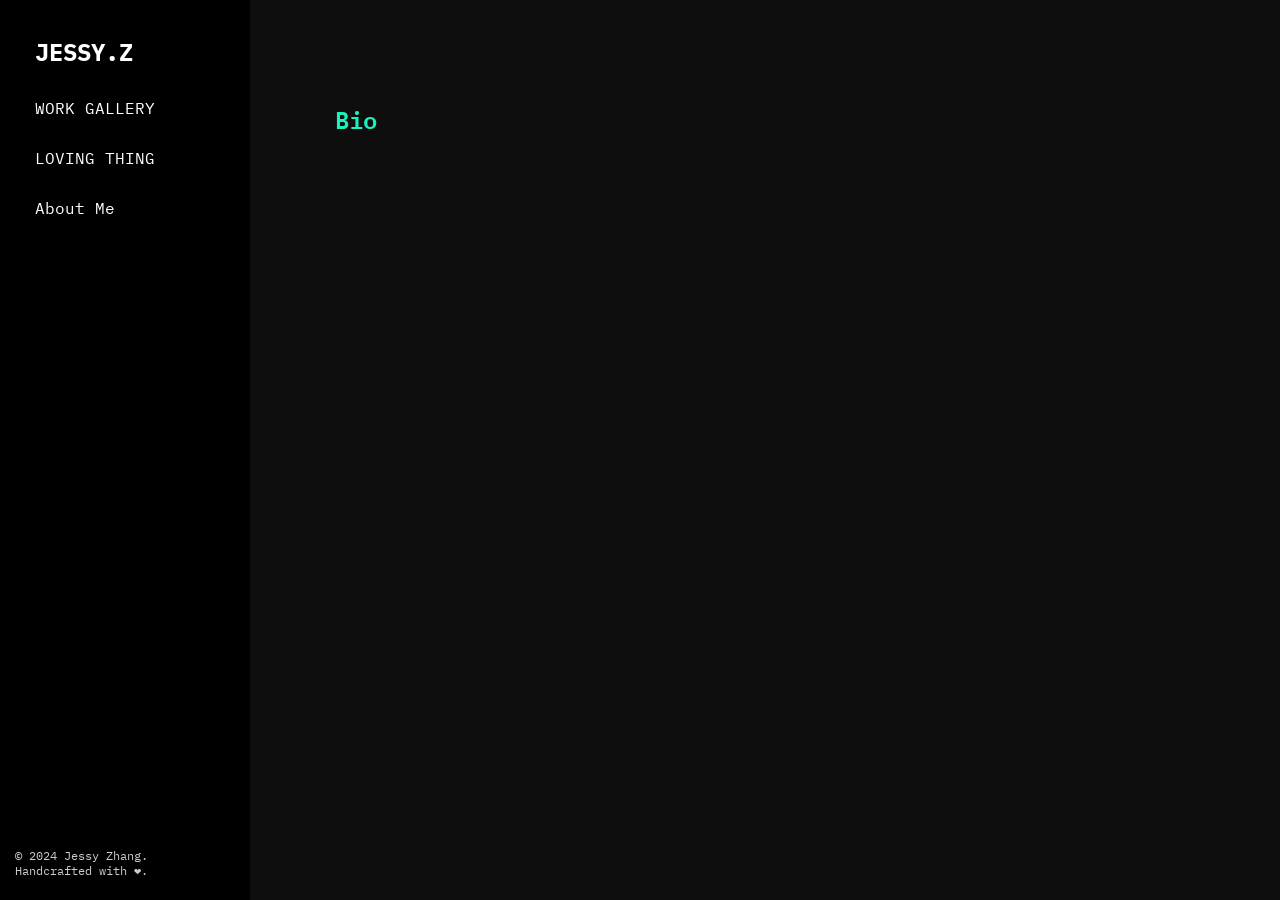
==== bio.html @ 0de075b9 "sub navi item pages add photography content page add maker project content page add popup page for m" ====
<!DOCTYPE html>
<html lang="en">
<head>
    <meta charset="UTF-8">
    <meta name="viewport" content="width=device-width, initial-scale=1.0">
    <title>Jessy.Z Portfolio</title>
    <link rel="stylesheet" href="style.css">
    <link href="https://fonts.googleapis.com/css2?family=IBM+Plex+Mono:wght@400;700&display=swap" rel="stylesheet">
    <script src="script.js" defer></script>
</head>
<body>
    <div class="container">
        <div class="sidebar">
            <h1 class="brand-name">JESSY.Z</h1>
            <nav>
                <ul class="menu">
                    <li class="menu-item">
                        <a href="#" aria-haspopup="true">WORK GALLERY</a>
                        <ul class="submenu">
                            <li><a href="#">Major Work</a></li>
                            <li><a href="#">Featured Work</a></li>
                        </ul>
                    </li>
                    <li class="menu-item">
                        <a href="#" aria-haspopup="true">LOVING THING</a>
                        <ul class="submenu">
                            <li><a href="#">Photography</a></li>
                            <li><a href="#">Design</a></li>
                        </ul>
                    </li>
                    <li class="menu-item">
                        <a href="#" aria-haspopup="true">About Me</a>
                        <ul class="submenu">
                            <li><a href="#">Biography</a></li>
                            <li><a href="#">Resume</a></li>
                        </ul>
                    </li>
                </ul>
            </nav>
            <footer class="footer">
                <p>&copy; 2024 Jessy Zhang.<br>Handcrafted with ❤.</p>
            </footer>
        </div>
    <div class="main-content">
            <div class="h1">
                <h1>Bio</h1>
            </div>
        </body>
        </html>
---- style.css ----
body, html {
    margin: 0;
    padding: 0;
    height: 100%;
}

.container {
    display: flex;
    height: 100%;
}

.sidebar {
    width: 250px;
    height: 100%;
    position: fixed;
    left: 0;
    top: 0;
    overflow-y: auto;
    background: #000000;
    color: #fff;
    padding: 20px 15px;
    box-sizing: border-box;
    font-family: 'IBM Plex Mono', monospace;
}

.brand-name {
    font-size: 24px;
    color: #ffffff;
    margin-bottom: 20px;
    text-align: left;
    margin-left: 20px;
}

.menu {
    list-style: none;
    padding: 0;
    margin: 0;
}

.menu-item {
    margin-bottom: 10px;
}

.menu-item > a {
    color: white;
    text-decoration: none;
    display: block;
    padding: 10px 20px;
    transition: color 0.3s;
    text-align: left;
}

.menu-item > a:hover,
.menu-item > a:focus {
    color: #18F3BE;
}

.submenu {
    display: none;
    list-style-type: none;
    padding: 0;
    margin-left: 10px;
}

.menu-item:hover .submenu {
    display: block;
}

.submenu li a {
    color: #ccc;
    padding: 5px 15px;
    display: block;
    text-decoration: none;
}

.submenu li a:hover {
    background: #555;
}

.footer {
    position: absolute;
    bottom: 10px;
    width: 90%;
    text-align: left;
    font-size: 12px;
    color: #ccc;
}

.content-image, img {
    max-width: 100%;
    height: auto;
    display: block;
    margin: 0 auto;
    border-radius: 10px;
}

.main-content {
    margin-left: 250px;
    width: calc(100% - 250px);
    padding: 20px;
    box-sizing: border-box;
    background-color: #0F0E0E;
    background-attachment: fixed;
    min-height: 100vh;
    overflow-y: auto;
}

.main-content h1 {
    color: #18F3BE;
    font-family: 'IBM Plex Mono', monospace;
    font-weight: 600;
    font-size: 24px;
    margin-top: 80px;
    margin-left: 5%;
    padding-left: 15px;
}

.waterfall-gallery {
    column-count: 3;
    column-gap: 40px;
    padding: 15px;
    width: 90%;
    margin: 0 auto;
}

.waterfall-item {
    break-inside: avoid;
    margin-bottom: 10px;
    display: flex;
    flex-direction: column;
    cursor: pointer;
}

.waterfall-item figure {
    margin: 0;
    padding: 0;
    position: relative;
    overflow: hidden;
    border-radius: 10px;
}

.waterfall-item img {
    width: 100%;
    height: auto;
    display: block;
    transition: transform 0.3s ease;
    border-radius: 10px;
}

.waterfall-item figure:hover img {
    transform: scale(1.1);
}

.waterfall-item .work-title {
    position: absolute;
    top: 0;
    left: 0;
    width: 100%;
    height: 100%;
    background-color: rgba(0, 0, 0, 0.7);
    color: white;
    display: flex;
    justify-content: center;
    align-items: center;
    opacity: 0;
    transition: opacity 0.3s ease;
    font-family: 'IBM Plex Mono', monospace;
    font-weight: 600;
    font-size: 16px;
}

.waterfall-item figure:hover .work-title {
    opacity: 1;
}

.waterfall-item .description {
    display: block;
    margin-top: 10px;
    text-align: left;
    color: rgb(151, 150, 150);
    font-size: 12px;
    font-family: 'IBM Plex Mono', monospace;
    font-weight: 200;
}

@media (max-width: 1024px) {
    .waterfall-gallery {
        column-count: 3;
    }
}

@media (max-width: 768px) {
    .waterfall-gallery {
        column-count: 2;
    }
}

@media (max-width: 480px) {
    .waterfall-gallery {
        column-count: 1;
    }
}

.hidden {
    display: none !important;
}

#popup-overlay {
    position: fixed;
    top: 0;
    left: 0;
    width: 100%;
    height: 100%;
    background-color: rgba(0, 0, 0, 0.7);
    display: flex;
    justify-content: center;
    align-items: center;
    z-index: 1000;
}

#popup-content {
    background-color: white;
    padding: 20px;
    border-radius: 5px;
    max-width: 1400px;
    width: 90%;
    max-height: 90vh;
    overflow-y: auto;
    font-family: 'IBM Plex Mono', monospace;
}

#close-popup {
    float: right;
    font-size: 24px;
    cursor: pointer;
    background: none;
    border: none;
}

#popup-text {
    margin-bottom: 30px;
}

#popup-title {
    color: #000000;
    font-size: 40px;
    margin-bottom: 20px;
}

#popup-text section {
    margin-bottom: 15px;
    font-size: 12px;
}

#popup-text h3 {
    font-size: 16px;
    margin-bottom: 5px;
    font-weight: 600;
}

#popup-toolkit, #popup-keywords {
    padding-left: 20px;
}

#popup-images.waterfall-gallery {
    column-count: 1;
    column-gap: 20px;
}

#popup-images .waterfall-item {
    break-inside: avoid;
    margin-bottom: 20px;
}

#popup-images img {
    width: 100%;
    height: auto;
    display: block;
}

@media (max-width: 600px) {
    #popup-content {
        padding: 15px;
    }
    
    #popup-title {
        font-size: 20px;
    }
    
    #popup-text h3 {
        font-size: 16px;
    }
}

.project-link {
    display: block;
    text-decoration: none;
    color: inherit;
}
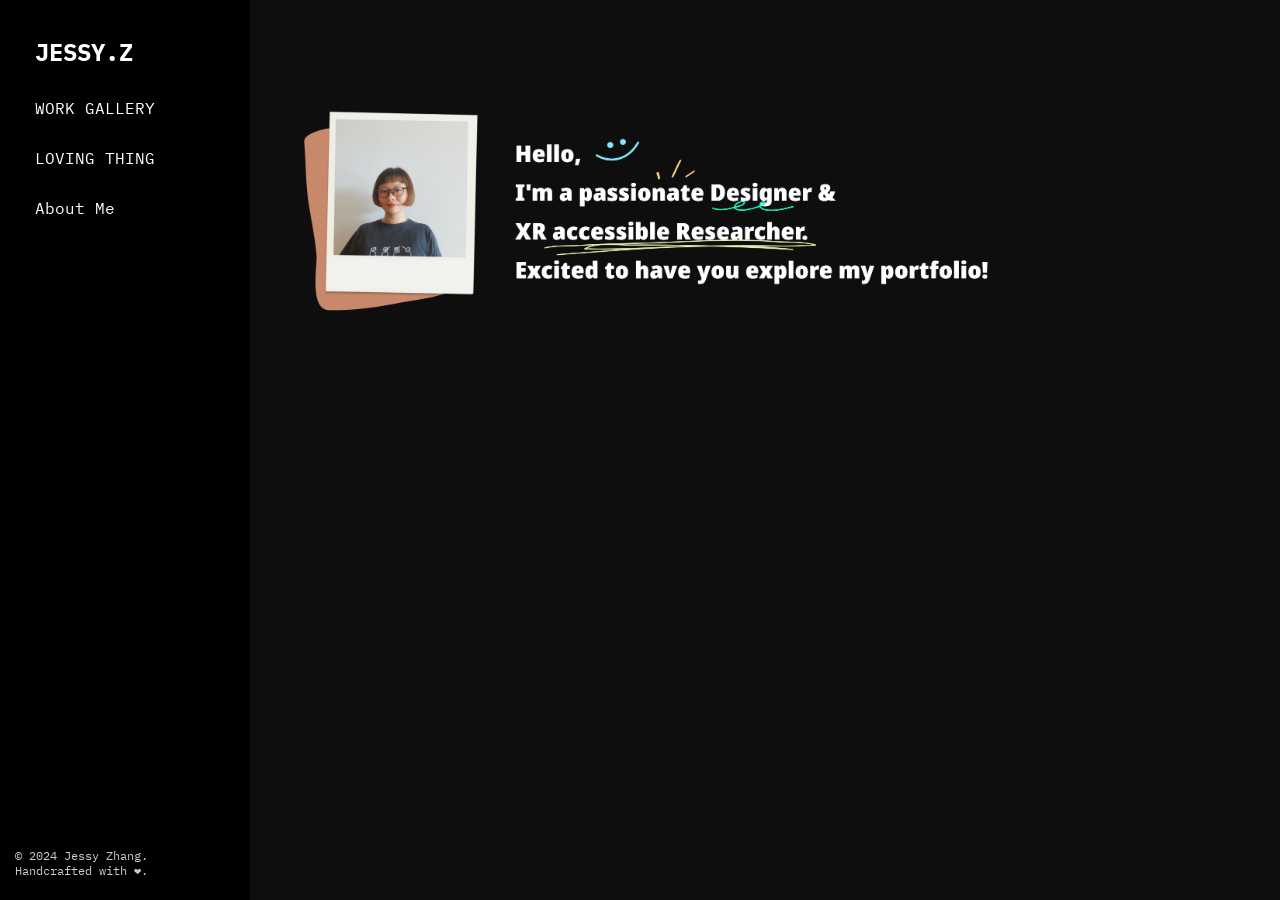
==== commit 08720bd3: "add content in the popup page add content for the following works: uhn project eepo abstract of gree" ====
--- a/bio.html
+++ b/bio.html
@@ -43,7 +43,8 @@
         </div>
     <div class="main-content">
             <div class="h1">
-                <h1>Bio</h1>
+                <h1></h1>
+                <img src="greeting.png" alt="greeting" class="landingpage-img">
             </div>
         </body>
         </html>
--- a/style.css
+++ b/style.css
@@ -15,7 +15,6 @@
     position: fixed;
     left: 0;
     top: 0;
-    overflow-y: auto;
     background: #000000;
     color: #fff;
     padding: 20px 15px;
@@ -90,8 +89,14 @@
     max-width: 100%;
     height: auto;
     display: block;
-    margin: 0 auto;
-    border-radius: 10px;
+    /*margin: 10px;*/
+    border-radius: 0px;
+}
+
+.landingpage-img {
+    width: 70%;
+    margin-left: 30px;
+    height: auto;
 }
 
 .main-content {
@@ -176,6 +181,7 @@
 .waterfall-item .description {
     display: block;
     margin-top: 10px;
+    margin-left: 10px;
     text-align: left;
     color: rgb(151, 150, 150);
     font-size: 12px;
@@ -214,7 +220,7 @@
     background-color: rgba(0, 0, 0, 0.7);
     display: flex;
     justify-content: center;
-    align-items: center;
+    align-items: flex-start; /* Change this line from 'center' to 'flex-start' */
     z-index: 1000;
 }
 
@@ -227,24 +233,41 @@
     max-height: 90vh;
     overflow-y: auto;
     font-family: 'IBM Plex Mono', monospace;
-}
-
-#close-popup {
-    float: right;
-    font-size: 24px;
-    cursor: pointer;
-    background: none;
-    border: none;
-}
-
-#popup-text {
-    margin-bottom: 30px;
+    position: relative;
+    margin-top: 5vh; /* Added this line */
 }
 
 #popup-title {
     color: #000000;
     font-size: 40px;
     margin-bottom: 20px;
+    font-weight: bold;
+    margin-left: 40px;
+}
+
+.popup-header {
+    display: flex;
+    flex-direction: row;
+    margin-bottom: 20px;
+}
+
+.popup-main-image {
+    flex: 0 0 50%;
+    margin-right: 20px;
+}
+
+.popup-main-image img {
+    width: 100%;
+    height: auto;
+    display: block;
+}
+
+.popup-info {
+    flex: 1;
+}
+
+#popup-text {
+    margin-bottom: 30px;
 }
 
 #popup-text section {
@@ -262,20 +285,20 @@
     padding-left: 20px;
 }
 
-#popup-images.waterfall-gallery {
-    column-count: 1;
-    column-gap: 20px;
-}
-
-#popup-images .waterfall-item {
-    break-inside: avoid;
-    margin-bottom: 20px;
-}
-
-#popup-images img {
-    width: 100%;
-    height: auto;
-    display: block;
+#popup-images {
+    display: flex;
+    flex-direction: column;
+    clear: both;
+}
+
+#popup-images .popup-image-container {
+    width: 100%;
+    margin-bottom: 20px;
+}
+
+#popup-images .popup-image-container img {
+    width: 100%;
+    height: auto;
 }
 
 @media (max-width: 600px) {
@@ -284,7 +307,8 @@
     }
     
     #popup-title {
-        font-size: 20px;
+        font-size: 24px;
+        margin-bottom: 10px;
     }
     
     #popup-text h3 {
@@ -296,4 +320,23 @@
     display: block;
     text-decoration: none;
     color: inherit;
-}+}
+
+.popup-header {
+    display: flex;
+    margin-bottom: 20px;
+}
+
+.popup-main-image {
+    flex: 0 0 50%;
+    margin-right: 20px;
+}
+
+.popup-main-image img {
+    width: 100%;
+    height: auto;
+}
+
+.popup-info {
+    flex: 1;
+}
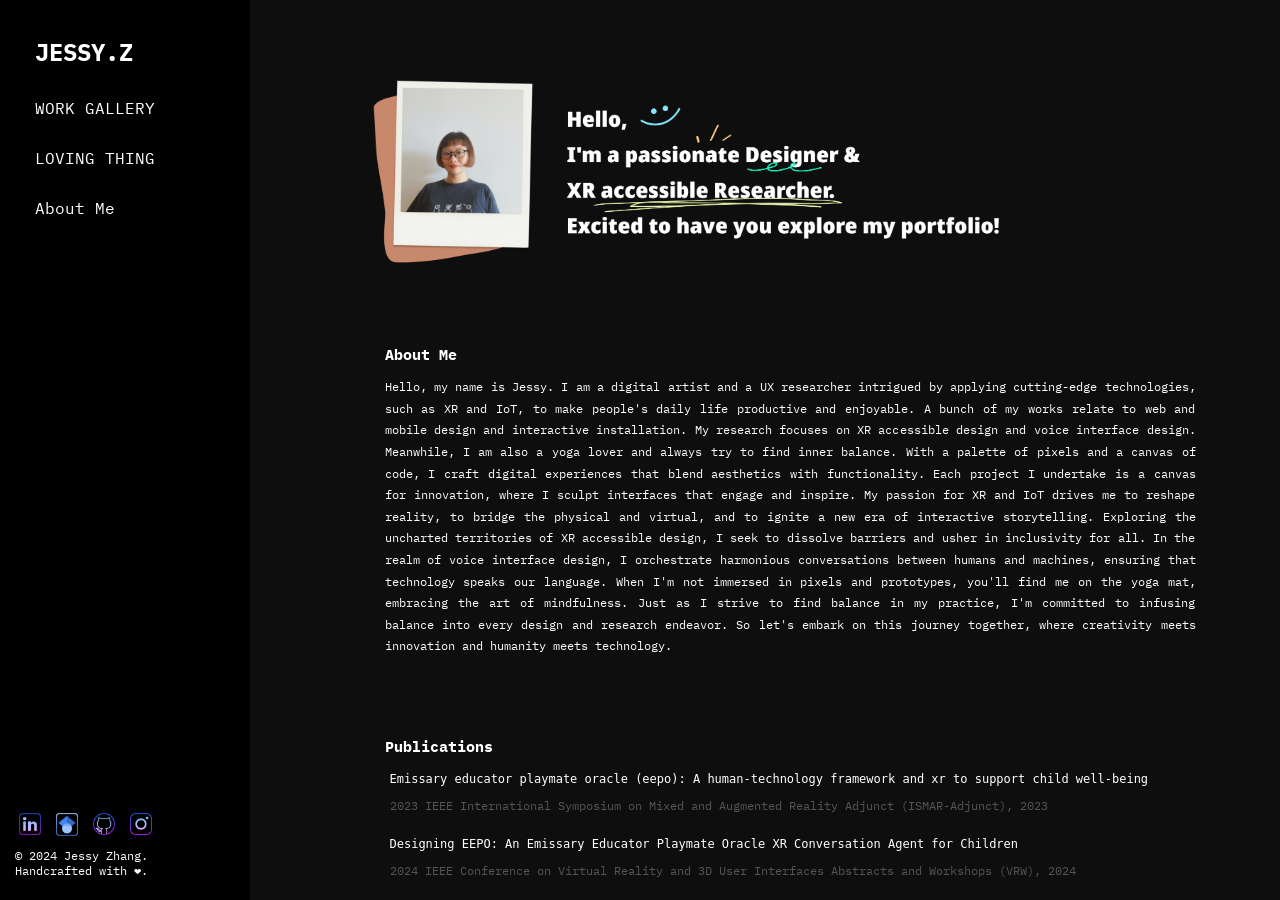
==== commit 81d28ee9: "add new page add bio page update photography pop up page" ====
--- a/bio.html
+++ b/bio.html
@@ -11,40 +11,95 @@
 <body>
     <div class="container">
         <div class="sidebar">
-            <h1 class="brand-name">JESSY.Z</h1>
-            <nav>
-                <ul class="menu">
-                    <li class="menu-item">
-                        <a href="#" aria-haspopup="true">WORK GALLERY</a>
-                        <ul class="submenu">
-                            <li><a href="#">Major Work</a></li>
-                            <li><a href="#">Featured Work</a></li>
-                        </ul>
+            <div class="sidebar-content">
+                <h1 class="brand-name">JESSY.Z</h1>
+                <nav>
+                    <ul class="menu">
+                        <li class="menu-item">
+                            <a href="#" aria-haspopup="true">WORK GALLERY</a>
+                            <ul class="submenu">
+                                <li><a href="#">Major Work</a></li>
+                                <li><a href="#">Featured Work</a></li>
+                            </ul>
+                        </li>
+                        <li class="menu-item">
+                            <a href="#" aria-haspopup="true">LOVING THING</a>
+                            <ul class="submenu">
+                                <li><a href="#">Photography</a></li>
+                                <li><a href="#">Design</a></li>
+                            </ul>
+                        </li>
+                        <li class="menu-item">
+                            <a href="#" aria-haspopup="true">About Me</a>
+                            <ul class="submenu">
+                                <li><a href="#">Biography</a></li>
+                                <li><a href="#">Resume</a></li>
+                            </ul>
+                        </li>
+                    </ul>
+                </nav>
+            </div>
+            <footer class="footer">
+                <ul class="social-icons">
+                    <li>
+                            <a href="https://www.linkedin.com/in/jessy-zhang-3948897b/" target="_blank" rel="noopener noreferrer">
+                                <img src="socialmedia1.png" alt="LinkedIn" class="social-icon">
+                            </a>
+                        </li>
+                        <li>
+                            <a href="https://scholar.google.com/citations?user=J-7ZqgkAAAAJ&hl=en" target="_blank" rel="noopener noreferrer">
+                                <img src="socialmedia2.png" alt="Google Scholar" class="social-icon">
+                            </a>
+                        </li>
+                        <li>
+                            <a href="https://www.instagram.com/jessyzhang_art/" target="_blank" rel="noopener noreferrer">
+                                <img src="socialmedia3.png" alt="GitHub" class="social-icon">
+                            </a>
+                        </li>
+                        <li>
+                            <a href="" target="_blank" rel="noopener noreferrer">
+                                <img src="socialmedia4.png" alt="Instagram" class="social-icon">
+                            </a>
+                        </li>
+                    </ul>
+                    <p>&copy; 2024 Jessy Zhang.<br>Handcrafted with ❤.</p>
+            </footer>
+        </div>
+        <div class="main-content">
+            <div class="greeting-image">
+                <img src="greeting.png" alt="bio greeting" class="greeting-image">
+            </div>
+            <div class="bio-section">
+                <h2 class="bio-title">About Me</h2>
+                <p class="bio-text about-me-text">
+                    Hello, my name is Jessy.
+                    I am a digital artist and a UX researcher intrigued by applying cutting-edge technologies, such as XR and IoT, to make people's daily life productive and enjoyable. A bunch of my works relate to web and mobile design and interactive installation. My research focuses on XR accessible design and voice interface design. Meanwhile, I am also a yoga lover and always try to find inner balance.
+                    With a palette of pixels and a canvas of code, I craft digital experiences that blend aesthetics with functionality. Each project I undertake is a canvas for innovation, where I sculpt interfaces that engage and inspire. My passion for XR and IoT drives me to reshape reality, to bridge the physical and virtual, and to ignite a new era of interactive storytelling.
+                    Exploring the uncharted territories of XR accessible design, I seek to dissolve barriers and usher in inclusivity for all. In the realm of voice interface design, I orchestrate harmonious conversations between humans and machines, ensuring that technology speaks our language.
+                    When I'm not immersed in pixels and prototypes, you'll find me on the yoga mat, embracing the art of mindfulness. Just as I strive to find balance in my practice, I'm committed to infusing balance into every design and research endeavor. So let's embark on this journey together, where creativity meets innovation and humanity meets technology.
+                </p>
+                <h2 class="bio-title">Publications</h2>
+                <ul class="publications">
+                    <li>
+                        <h3>Emissary educator playmate oracle (eepo): A human-technology framework and xr to support child well-being</h3>
+                        <p>2023 IEEE International Symposium on Mixed and Augmented Reality Adjunct (ISMAR-Adjunct), 2023</p>
                     </li>
-                    <li class="menu-item">
-                        <a href="#" aria-haspopup="true">LOVING THING</a>
-                        <ul class="submenu">
-                            <li><a href="#">Photography</a></li>
-                            <li><a href="#">Design</a></li>
-                        </ul>
+                    <li>
+                        <h3>Designing EEPO: An Emissary Educator Playmate Oracle XR Conversation Agent for Children</h3>
+                        <p>2024 IEEE Conference on Virtual Reality and 3D User Interfaces Abstracts and Workshops (VRW), 2024</p>
                     </li>
-                    <li class="menu-item">
-                        <a href="#" aria-haspopup="true">About Me</a>
-                        <ul class="submenu">
-                            <li><a href="#">Biography</a></li>
-                            <li><a href="#">Resume</a></li>
-                        </ul>
+                    <li>
+                        <h3>Wonder Vision: Augmented Reality and Conversational Interfaces to Facilitate Wayfinding for the Visually Impaired</h3>
+                        <p>Proceedings of the 32nd Annual International Conference on Computer Science and Software Engineering, 2022</p>
+                    </li>
+                    <li>
+                        <h3>Wonder Vision-A Hybrid Way-finding System to assist people with Visual Impairment</h3>
+                        <p>OCAD University, 2022</p>
                     </li>
                 </ul>
-            </nav>
-            <footer class="footer">
-                <p>&copy; 2024 Jessy Zhang.<br>Handcrafted with ❤.</p>
-            </footer>
+            </div>
         </div>
-    <div class="main-content">
-            <div class="h1">
-                <h1></h1>
-                <img src="greeting.png" alt="greeting" class="landingpage-img">
-            </div>
-        </body>
-        </html>+    </div>
+</div>
+</body>
+</html>
--- a/style.css
+++ b/style.css
@@ -141,6 +141,7 @@
     padding: 0;
     position: relative;
     overflow: hidden;
+    align-items: center;
     border-radius: 10px;
 }
 
@@ -340,3 +341,119 @@
 .popup-info {
     flex: 1;
 }
+
+.bio-text {
+    font-family: 'IBM Plex Mono', monospace;
+    line-height: 1.8;
+    color: #ffffff;
+    max-width: 900px;
+    padding-left: 15px;
+    padding-right: 15px;
+    text-align: justify;
+    font-size: 12px;
+    margin-left: 50px;
+}
+
+.social-icons {
+    list-style: none;
+    padding: 0;
+    margin: 0;
+    display: flex;
+    gap: 15px; /* Adjust the space between icons as needed */
+margin-left: 4px;
+margin-bottom: 10px;
+}
+
+.social-icons li {
+    display: inline-block;
+}
+
+.social-icon {
+    width: 22px;
+   
+}
+
+body, h1, h2, h3, p, ul, li {
+    font-family: 'IBM Plex Mono', monospace;
+    color: #ffffff;
+    align-items: left;
+    
+}
+
+.publications h3 {
+    font-weight: 500; /* Make publication titles bold */
+    font-size: 12px;
+    margin-left: 30px;
+}
+
+.publications p {
+    font-size: 12px;
+    font-weight: 400; /* Keep publication details in regular weight */
+    color: #555;
+    margin-left: 30px;
+}
+
+.about-me-text {
+    font-size: 12px; /* Adjust this value as needed */
+}
+
+.left-align {
+    text-align: left;
+}
+
+.bio-section {
+    margin-left: 5%;
+    margin-right: 5%;
+}
+
+.bio-title {
+    color: #ffffff;
+    font-family: 'IBM Plex Mono', monospace;
+    font-weight: 800;
+    font-size: 24px;
+    margin-top: 80px;
+    padding-left: 15px;
+    margin-left: 50px;
+    font-size: 15px;
+}
+
+.greeting-bio {
+    display: flex;
+    align-items: flex-start;
+    margin-left: 50px;
+}
+
+.greeting-image {
+    flex: 0 0 auto;
+    margin-right: 20px;
+    width: 80%;
+    margin-top: 50px;
+    margin-left: 50px;
+   
+}
+
+.bio-section {
+    flex: 1 1 auto;
+}
+
+.publications ul,
+.publications ol {
+    list-style-type: none !important;
+    padding-left: 0 !important;
+    margin-left: 30px;
+}
+
+.publications li {
+    list-style-type: none !important;
+    margin-bottom: 24px;
+}
+
+.publications li::before {
+    content: none !important;
+}
+
+/* If you want to keep the h3 styling */
+.publications h3 {
+    margin-bottom: 5px; /* Adjust as needed */
+}
+
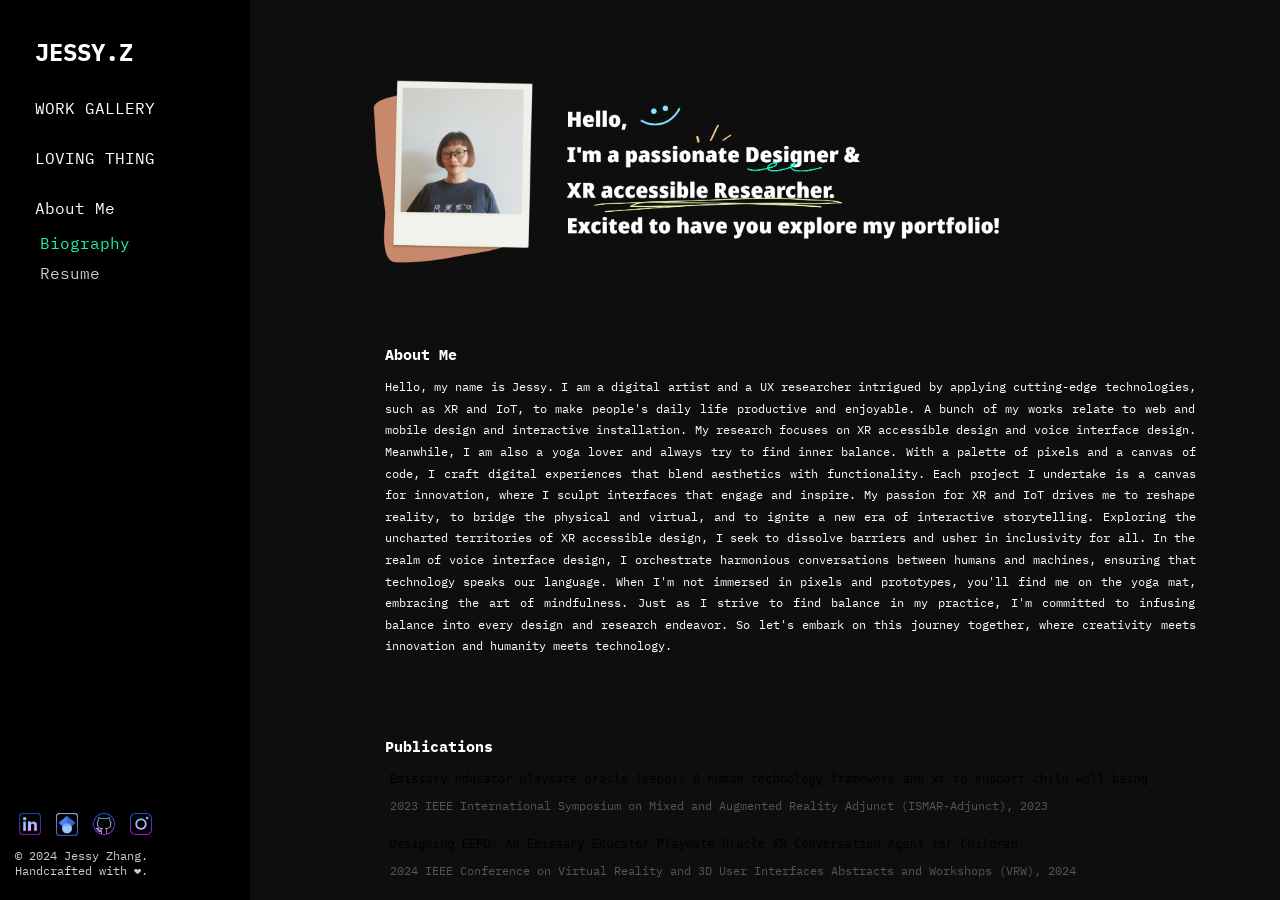
==== commit 68085945: "fix sidebars" ====
--- a/bio.html
+++ b/bio.html
@@ -11,34 +11,33 @@
 <body>
     <div class="container">
         <div class="sidebar">
-            <div class="sidebar-content">
-                <h1 class="brand-name">JESSY.Z</h1>
-                <nav>
-                    <ul class="menu">
-                        <li class="menu-item">
-                            <a href="#" aria-haspopup="true">WORK GALLERY</a>
-                            <ul class="submenu">
-                                <li><a href="#">Major Work</a></li>
-                                <li><a href="#">Featured Work</a></li>
-                            </ul>
-                        </li>
-                        <li class="menu-item">
-                            <a href="#" aria-haspopup="true">LOVING THING</a>
-                            <ul class="submenu">
-                                <li><a href="#">Photography</a></li>
-                                <li><a href="#">Design</a></li>
-                            </ul>
-                        </li>
-                        <li class="menu-item">
-                            <a href="#" aria-haspopup="true">About Me</a>
-                            <ul class="submenu">
-                                <li><a href="#">Biography</a></li>
-                                <li><a href="#">Resume</a></li>
-                            </ul>
-                        </li>
-                    </ul>
-                </nav>
-            </div>
+            <h1 class="brand-name">JESSY.Z</h1>
+            <nav>
+                <ul class="menu">
+                    <li class="menu-item ">
+                        <a href="#" aria-haspopup="true">WORK GALLERY</a>
+                        <ul class="submenu">
+                            <li><a href="/">Major Work</a></li>
+                            <li><a href="/featured">Featured Work</a></li>
+                        </ul>
+                    </li>
+                    <li class="menu-item">
+                        <a href="#" aria-haspopup="true">LOVING THING</a>
+                        <ul class="submenu">
+                            <li><a href="/photo.html">Photography</a></li>
+                            <li><a href="/maker">Maker Project</a></li>
+                        </ul>
+                    </li>
+                    <li class="menu-item active">
+                        <a href="#" aria-haspopup="true">About Me</a>
+                        <ul class="submenu">
+                            <li><a class="active" href="/bio">Biography</a></li>
+                            <li><a href="#">Resume</a></li>
+                        </ul>
+                    </li>
+                </ul>
+            </nav>
+
             <footer class="footer">
                 <ul class="social-icons">
                     <li>
--- a/style.css
+++ b/style.css
@@ -38,7 +38,7 @@
 
 .menu-item {
     margin-bottom: 10px;
-}
+} 
 
 .menu-item > a {
     color: white;
@@ -61,7 +61,11 @@
     margin-left: 10px;
 }
 
-.menu-item:hover .submenu {
+.submenu .active{
+    color: #18f3b3; 
+}
+
+.menu-item.active .submenu, .menu-item:hover .submenu {
     display: block;
 }
 
@@ -238,23 +242,39 @@
     margin-top: 5vh; /* Added this line */
 }
 
+
 #popup-title {
     color: #000000;
     font-size: 40px;
     margin-bottom: 20px;
     font-weight: bold;
-    margin-left: 40px;
+    margin:20px;
+    margin-left:0;
 }
 
 .popup-header {
     display: flex;
     flex-direction: row;
     margin-bottom: 20px;
-}
+    padding-left: 40px;;
+    padding-right: 40px;;
+}
+
+.popup-header.photography{
+    display: flex;
+    flex-direction: column;
+    margin-bottom: 20px;
+}
+
+.popup-header.photography img{
+    border-radius: 4px;
+}
+
 
 .popup-main-image {
     flex: 0 0 50%;
     margin-right: 20px;
+    margin: 20px;
 }
 
 .popup-main-image img {
@@ -375,7 +395,7 @@
 
 body, h1, h2, h3, p, ul, li {
     font-family: 'IBM Plex Mono', monospace;
-    color: #ffffff;
+    /* color: #ffffff; */
     align-items: left;
     
 }
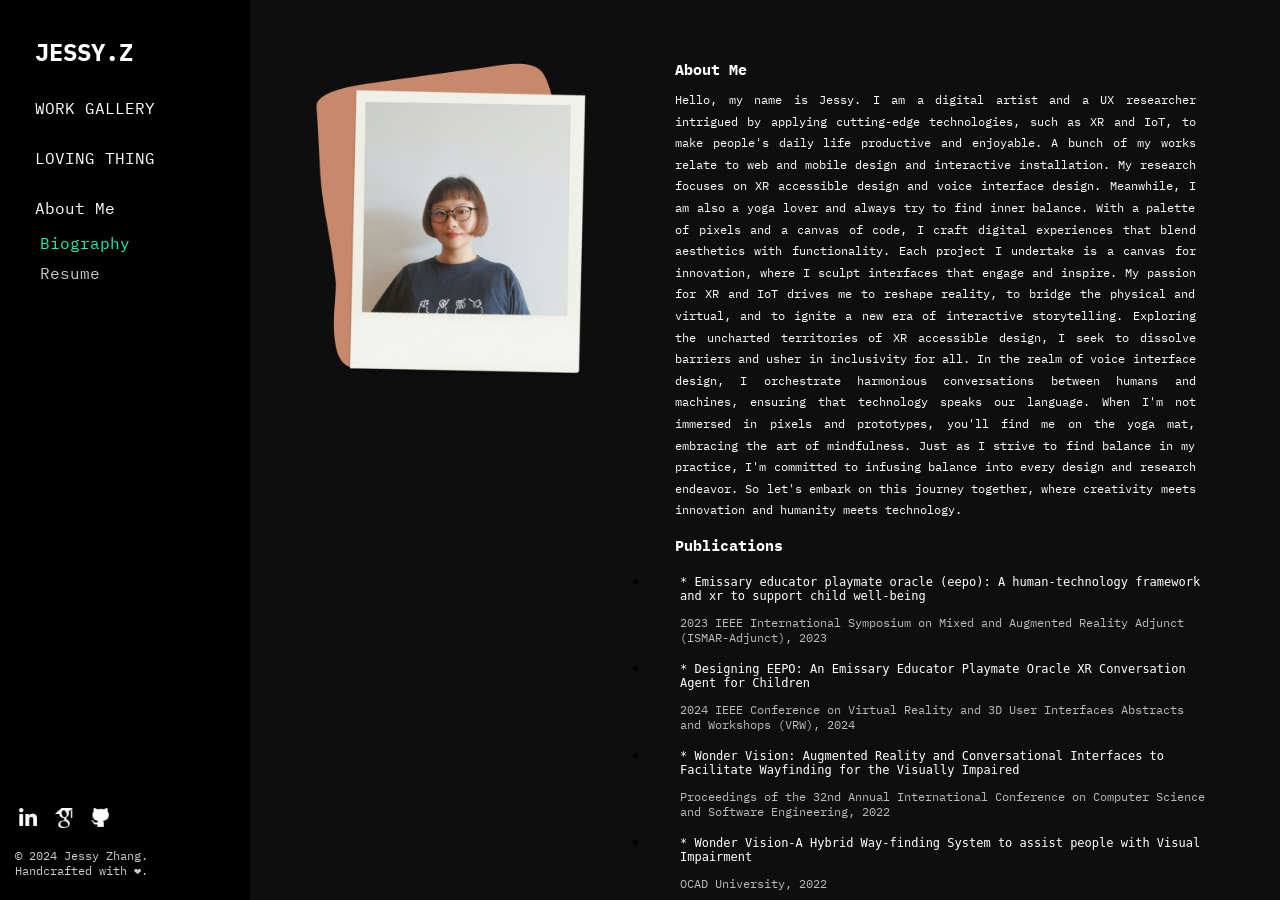
==== commit 3ebc41ce: "update bio.html UI image and text layout changed" ====
--- a/bio.html
+++ b/bio.html
@@ -12,6 +12,7 @@
     <div class="container">
         <div class="sidebar">
             <h1 class="brand-name">JESSY.Z</h1>
+            <a href="landing.html"></a>
             <nav>
                 <ul class="menu">
                     <li class="menu-item ">
@@ -24,8 +25,9 @@
                     <li class="menu-item">
                         <a href="#" aria-haspopup="true">LOVING THING</a>
                         <ul class="submenu">
+                            <li><a href="/maker">Maker Project</a></li>
                             <li><a href="/photo.html">Photography</a></li>
-                            <li><a href="/maker">Maker Project</a></li>
+                            
                         </ul>
                     </li>
                     <li class="menu-item active">
@@ -41,23 +43,18 @@
             <footer class="footer">
                 <ul class="social-icons">
                     <li>
-                            <a href="https://www.linkedin.com/in/jessy-zhang-3948897b/" target="_blank" rel="noopener noreferrer">
-                                <img src="socialmedia1.png" alt="LinkedIn" class="social-icon">
+                        <a href="https://www.linkedin.com/in/jessy-zhang-3948897b/" target="_blank" rel="noopener noreferrer">
+                                <img src="linkedin.png" alt="LinkedIn" class="social-icon">
                             </a>
                         </li>
                         <li>
                             <a href="https://scholar.google.com/citations?user=J-7ZqgkAAAAJ&hl=en" target="_blank" rel="noopener noreferrer">
-                                <img src="socialmedia2.png" alt="Google Scholar" class="social-icon">
+                                <img src="googlescholar.png" alt="Google Scholar" class="social-icon">
                             </a>
                         </li>
                         <li>
                             <a href="https://www.instagram.com/jessyzhang_art/" target="_blank" rel="noopener noreferrer">
-                                <img src="socialmedia3.png" alt="GitHub" class="social-icon">
-                            </a>
-                        </li>
-                        <li>
-                            <a href="" target="_blank" rel="noopener noreferrer">
-                                <img src="socialmedia4.png" alt="Instagram" class="social-icon">
+                                <img src="github.png" alt="GitHub" class="social-icon">
                             </a>
                         </li>
                     </ul>
@@ -65,37 +62,39 @@
             </footer>
         </div>
         <div class="main-content">
-            <div class="greeting-image">
-                <img src="greeting.png" alt="bio greeting" class="greeting-image">
-            </div>
-            <div class="bio-section">
-                <h2 class="bio-title">About Me</h2>
-                <p class="bio-text about-me-text">
-                    Hello, my name is Jessy.
-                    I am a digital artist and a UX researcher intrigued by applying cutting-edge technologies, such as XR and IoT, to make people's daily life productive and enjoyable. A bunch of my works relate to web and mobile design and interactive installation. My research focuses on XR accessible design and voice interface design. Meanwhile, I am also a yoga lover and always try to find inner balance.
-                    With a palette of pixels and a canvas of code, I craft digital experiences that blend aesthetics with functionality. Each project I undertake is a canvas for innovation, where I sculpt interfaces that engage and inspire. My passion for XR and IoT drives me to reshape reality, to bridge the physical and virtual, and to ignite a new era of interactive storytelling.
-                    Exploring the uncharted territories of XR accessible design, I seek to dissolve barriers and usher in inclusivity for all. In the realm of voice interface design, I orchestrate harmonious conversations between humans and machines, ensuring that technology speaks our language.
-                    When I'm not immersed in pixels and prototypes, you'll find me on the yoga mat, embracing the art of mindfulness. Just as I strive to find balance in my practice, I'm committed to infusing balance into every design and research endeavor. So let's embark on this journey together, where creativity meets innovation and humanity meets technology.
-                </p>
-                <h2 class="bio-title">Publications</h2>
-                <ul class="publications">
-                    <li>
-                        <h3>Emissary educator playmate oracle (eepo): A human-technology framework and xr to support child well-being</h3>
-                        <p>2023 IEEE International Symposium on Mixed and Augmented Reality Adjunct (ISMAR-Adjunct), 2023</p>
-                    </li>
-                    <li>
-                        <h3>Designing EEPO: An Emissary Educator Playmate Oracle XR Conversation Agent for Children</h3>
-                        <p>2024 IEEE Conference on Virtual Reality and 3D User Interfaces Abstracts and Workshops (VRW), 2024</p>
-                    </li>
-                    <li>
-                        <h3>Wonder Vision: Augmented Reality and Conversational Interfaces to Facilitate Wayfinding for the Visually Impaired</h3>
-                        <p>Proceedings of the 32nd Annual International Conference on Computer Science and Software Engineering, 2022</p>
-                    </li>
-                    <li>
-                        <h3>Wonder Vision-A Hybrid Way-finding System to assist people with Visual Impairment</h3>
-                        <p>OCAD University, 2022</p>
-                    </li>
-                </ul>
+            <div class="greeting-bio">
+                <div class="greeting-image">
+                    <img src="portrait.png" alt="bio greeting">
+                </div>
+                <div class="bio-section">
+                    <h2 class="bio-title">About Me</h2>
+                    <p class="bio-text about-me-text">
+                        Hello, my name is Jessy.
+                        I am a digital artist and a UX researcher intrigued by applying cutting-edge technologies, such as XR and IoT, to make people's daily life productive and enjoyable. A bunch of my works relate to web and mobile design and interactive installation. My research focuses on XR accessible design and voice interface design. Meanwhile, I am also a yoga lover and always try to find inner balance.
+                        With a palette of pixels and a canvas of code, I craft digital experiences that blend aesthetics with functionality. Each project I undertake is a canvas for innovation, where I sculpt interfaces that engage and inspire. My passion for XR and IoT drives me to reshape reality, to bridge the physical and virtual, and to ignite a new era of interactive storytelling.
+                        Exploring the uncharted territories of XR accessible design, I seek to dissolve barriers and usher in inclusivity for all. In the realm of voice interface design, I orchestrate harmonious conversations between humans and machines, ensuring that technology speaks our language.
+                        When I'm not immersed in pixels and prototypes, you'll find me on the yoga mat, embracing the art of mindfulness. Just as I strive to find balance in my practice, I'm committed to infusing balance into every design and research endeavor. So let's embark on this journey together, where creativity meets innovation and humanity meets technology.
+                    </p>
+                    <h2 class="bio-title">Publications</h2>
+                    <ul class="publications">
+                        <li>
+                            <h3 class="publication-title">* Emissary educator playmate oracle (eepo): A human-technology framework and xr to support child well-being</h3>
+                            <p class="publication-details">2023 IEEE International Symposium on Mixed and Augmented Reality Adjunct (ISMAR-Adjunct), 2023</p>
+                        </li>
+                        <li>
+                            <h3 class="publication-title">* Designing EEPO: An Emissary Educator Playmate Oracle XR Conversation Agent for Children</h3>
+                            <p class="publication-details">2024 IEEE Conference on Virtual Reality and 3D User Interfaces Abstracts and Workshops (VRW), 2024</p>
+                        </li>
+                        <li>
+                            <h3 class="publication-title">* Wonder Vision: Augmented Reality and Conversational Interfaces to Facilitate Wayfinding for the Visually Impaired</h3>
+                            <p class="publication-details">Proceedings of the 32nd Annual International Conference on Computer Science and Software Engineering, 2022</p>
+                        </li>
+                        <li>
+                            <h3 class="publication-title">* Wonder Vision-A Hybrid Way-finding System to assist people with Visual Impairment</h3>
+                            <p class="publication-details">OCAD University, 2022</p>
+                        </li>
+                    </ul>
+                </div>
             </div>
         </div>
     </div>
--- a/style.css
+++ b/style.css
@@ -112,6 +112,7 @@
     background-attachment: fixed;
     min-height: 100vh;
     overflow-y: auto;
+    position: relative;
 }
 
 .main-content h1 {
@@ -242,12 +243,19 @@
     margin-top: 5vh; /* Added this line */
 }
 
+#popup-abstract {
+    font-size: 12px;
+}
+
+#popup-text {
+    margin-bottom: 10px;
+}
 
 #popup-title {
     color: #000000;
-    font-size: 40px;
-    margin-bottom: 20px;
-    font-weight: bold;
+    font-size: 20px;
+    margin-bottom: 20px;
+    font-weight: 600;
     margin:20px;
     margin-left:0;
 }
@@ -269,7 +277,6 @@
 .popup-header.photography img{
     border-radius: 4px;
 }
-
 
 .popup-main-image {
     flex: 0 0 50%;
@@ -292,12 +299,12 @@
 }
 
 #popup-text section {
-    margin-bottom: 15px;
+    margin-bottom: 10px;
     font-size: 12px;
 }
 
 #popup-text h3 {
-    font-size: 16px;
+    font-size: 12px;
     margin-bottom: 5px;
     font-weight: 600;
 }
@@ -309,17 +316,19 @@
 #popup-images {
     display: flex;
     flex-direction: column;
-    clear: both;
+    align-items: center;
 }
 
 #popup-images .popup-image-container {
     width: 100%;
-    margin-bottom: 20px;
+    margin-bottom: 10px;
 }
 
 #popup-images .popup-image-container img {
     width: 100%;
     height: auto;
+    display: block;
+    margin: 0 auto;
 }
 
 @media (max-width: 600px) {
@@ -377,11 +386,11 @@
 .social-icons {
     list-style: none;
     padding: 0;
-    margin: 0;
-    display: flex;
-    gap: 15px; /* Adjust the space between icons as needed */
-margin-left: 4px;
-margin-bottom: 10px;
+    margin-top: 10px;
+    display: flex;
+    gap: 18px; /* Adjust the space between icons as needed */
+    margin-left: 4px;
+    margin-bottom: 20px;
 }
 
 .social-icons li {
@@ -389,7 +398,7 @@
 }
 
 .social-icon {
-    width: 22px;
+    width: 18px;
    
 }
 
@@ -440,40 +449,435 @@
 .greeting-bio {
     display: flex;
     align-items: flex-start;
-    margin-left: 50px;
+    gap: 10px; /* Reduced from 20px to 10px */
 }
 
 .greeting-image {
     flex: 0 0 auto;
+    width: 40%; /* Adjust this value as needed */
+}
+
+.greeting-image img {
+    width: 100%;
+    height: auto;
+    object-fit: cover;
+}
+
+.bio-section {
+    flex: 1;
+    padding-left: 10px; /* Added padding to fine-tune spacing */
+}
+
+.bio-title {
+    margin-top: 0;
+    margin-bottom: 10px; /* Reduced margin to bring content closer */
+}
+
+.bio-text {
+    margin-top: 0;
+    margin-bottom: 15px;
+}
+
+.publications {
+    margin-top: 15px;
+}
+
+.hidden {
+    display: none !important;
+}
+
+#popup-overlay {
+    position: fixed;
+    top: 0;
+    left: 0;
+    width: 100%;
+    height: 100%;
+    background-color: rgba(0, 0, 0, 0.7);
+    display: flex;
+    justify-content: center;
+    align-items: flex-start; /* Change this line from 'center' to 'flex-start' */
+    z-index: 1000;
+}
+
+#popup-content {
+    background-color: white;
+    padding: 20px;
+    border-radius: 5px;
+    max-width: 1400px;
+    width: 90%;
+    max-height: 90vh;
+    overflow-y: auto;
+    font-family: 'IBM Plex Mono', monospace;
+    position: relative;
+    margin-top: 5vh; /* Added this line */
+}
+
+#popup-abstract {
+    font-size: 12px;
+}
+
+#popup-text {
+    margin-bottom: 10px;
+}
+
+#popup-title {
+    color: #000000;
+    font-size: 20px;
+    margin-bottom: 20px;
+    font-weight: 600;
+    margin:20px;
+    margin-left:0;
+}
+
+.popup-header {
+    display: flex;
+    flex-direction: row;
+    margin-bottom: 20px;
+    padding-left: 40px;;
+    padding-right: 40px;;
+}
+
+.popup-header.photography{
+    display: flex;
+    flex-direction: column;
+    margin-bottom: 20px;
+}
+
+.popup-header.photography img{
+    border-radius: 4px;
+}
+
+.popup-main-image {
+    flex: 0 0 50%;
     margin-right: 20px;
-    width: 80%;
+    margin: 20px;
+}
+
+.popup-main-image img {
+    width: 100%;
+    height: auto;
+    display: block;
+}
+
+.popup-info {
+    flex: 1;
+}
+
+#popup-text {
+    margin-bottom: 30px;
+}
+
+#popup-text section {
+    margin-bottom: 10px;
+    font-size: 12px;
+}
+
+#popup-text h3 {
+    font-size: 12px;
+    margin-bottom: 5px;
+    font-weight: 600;
+}
+
+#popup-toolkit, #popup-keywords {
+    padding-left: 20px;
+}
+
+#popup-images {
+    display: flex;
+    flex-direction: column;
+    align-items: center;
+}
+
+#popup-images .popup-image-container {
+    width: 100%;
+    margin-bottom: 10px;
+}
+
+#popup-images .popup-image-container img {
+    width: 100%;
+    height: auto;
+    display: block;
+    margin: 0 auto;
+}
+
+@media (max-width: 600px) {
+    #popup-content {
+        padding: 15px;
+    }
+    
+    #popup-title {
+        font-size: 24px;
+        margin-bottom: 10px;
+    }
+    
+    #popup-text h3 {
+        font-size: 16px;
+    }
+}
+
+.project-link {
+    display: block;
+    text-decoration: none;
+    color: inherit;
+}
+
+.popup-header {
+    display: flex;
+    margin-bottom: 20px;
+}
+
+.popup-main-image {
+    flex: 0 0 50%;
+    margin-right: 20px;
+}
+
+.popup-main-image img {
+    width: 100%;
+    height: auto;
+}
+
+.popup-info {
+    flex: 1;
+}
+
+.bio-text {
+    font-family: 'IBM Plex Mono', monospace;
+    line-height: 1.8;
+    color: #ffffff;
+    max-width: 900px;
+    padding-left: 15px;
+    padding-right: 15px;
+    text-align: justify;
+    font-size: 12px;
+    margin-left: 50px;
+}
+
+.social-icons {
+    list-style: none;
+    padding: 0;
+    margin-top: 10px;
+    display: flex;
+    gap: 18px; /* Adjust the space between icons as needed */
+    margin-left: 4px;
+    margin-bottom: 20px;
+}
+
+.social-icons li {
+    display: inline-block;
+}
+
+.social-icon {
+    width: 18px;
+   
+}
+
+body, h1, h2, h3, p, ul, li {
+    font-family: 'IBM Plex Mono', monospace;
+    /* color: #ffffff; */
+    align-items: left;
+    
+}
+
+.publications h3 {
+    font-weight: 500; /* Make publication titles bold */
+    font-size: 12px;
+    margin-left: 30px;
+}
+
+.publications p {
+    font-size: 12px;
+    font-weight: 400; /* Keep publication details in regular weight */
+    color: #555;
+    margin-left: 30px;
+}
+
+.about-me-text {
+    font-size: 12px; /* Adjust this value as needed */
+}
+
+.left-align {
+    text-align: left;
+}
+
+.bio-section {
+    margin-top: 40px;
+    margin-left:-300px;
+    margin-right: 5%;
+}
+
+.bio-title {
+    color: #ffffff;
+    font-family: 'IBM Plex Mono', monospace;
+    font-weight: 800;
+    font-size: 24px;
+    margin-top: 80px;
+    padding-left: 15px;
+    margin-left: 50px;
+    font-size: 15px;
+}
+
+.greeting-bio {
+    display: flex;
+    align-items: flex-start;
+    gap: 10px; /* Reduced from 20px to 10px */
+}
+
+.greeting-image {
+    flex: 0 0 auto;
+    width: 40%; /* Adjust this value as needed */
+}
+
+.greeting-image img {
+    margin-top: 40px;
+    margin-left: 40px;
+    width: 100%;
+    height: auto;
+    object-fit: cover;
+}
+
+.bio-section {
+    flex: 1;
+    padding-left: 10px; /* Added padding to fine-tune spacing */
+}
+
+.bio-title {
+    margin-top: 0;
+    margin-bottom: 10px; /* Reduced margin to bring content closer */
+}
+
+.bio-text {
+    margin-top: 0;
+    margin-bottom: 15px;
+}
+
+.publications {
+    margin-top: 15px;
+}
+
+#popup-toolkit {
+    list-style: none;
+    padding: 0;
+    margin: 0;
+    display: inline;
+    font-size: 12px;
+}
+
+#popup-toolkit li {
+    display: inline;
+}
+
+#popup-toolkit li:not(:last-child)::after {
+    content: ", ";
+}
+
+#popup-keywords {
+    list-style: none;
+    padding: 0;
+    margin: 0;
+    display: inline;
+    font-size: 12px;
+    margin-top: -2px;
+}
+
+#popup-keywords li {
+    display: inline;
+}
+
+#popup-keywords li:not(:last-child)::after {
+    content: ", ";
+}
+
+#popup-content h3 {
+    font-size: 14px;
+    margin-bottom: -2px; /* Adjust this value as needed */
+}
+
+#popup-role {
+    font-size: 12px;
+    margin-top: -2px;
+}
+
+.landing-image {
+    width: 100%; /* Makes the image responsive */
+    max-width: 800px; /* Set a maximum width */
+    height: auto; /* Maintains aspect ratio */
+    margin-left: 100px;
     margin-top: 50px;
-    margin-left: 50px;
+}
+
+#popup-intro {
+    font-size: 14px; /* Adjust this value as needed */
+    margin-top: 4px;
+}
+
+/* Change font size for intro text in photography popups */
+.popup-header.photography #popup-intro {
+    font-size: 14px; /* Adjust this value as needed */
+    margin-top: -10px; /* Reduces space above the intro */
+    margin-bottom: 15px;
+    width: 90%;
+}
+
+/* Change font size for keywords in photography popups */
+.popup-header.photography #popup-keywords,
+.popup-header.photography #popup-keywords li {
+    font-size: 14px; /* Adjust this value as needed */
+    margin-top: 4px; /* Reduces space above the intro */
    
 }
 
+.publication-title {
+    color: #ffffff; /* You can change this color as needed */
+    font-size: 14px;
+}
+
+.publications .publication-details {
+    color: #bcbbbb; /* Light gray color */
+    font-size: 12px;
+}
+
+.greeting-image img {
+    width: 300px;
+    height: auto;
+}
+
+.greeting-bio {
+    display: flex;
+    flex-wrap: wrap;
+    align-items: flex-start;
+    gap: 20px;
+}
+
+.greeting-image {
+    flex: 0 0 auto;
+    width: 300px; /* Set a fixed width for the image */
+    max-width: 100%; /* Ensure it doesn't exceed the container width */
+}
+
+.greeting-image img {
+    width: 100%;
+    height: auto;
+    object-fit: cover;
+}
+
 .bio-section {
-    flex: 1 1 auto;
-}
-
-.publications ul,
-.publications ol {
-    list-style-type: none !important;
-    padding-left: 0 !important;
-    margin-left: 30px;
-}
-
-.publications li {
-    list-style-type: none !important;
-    margin-bottom: 24px;
-}
-
-.publications li::before {
-    content: none !important;
-}
-
-/* If you want to keep the h3 styling */
-.publications h3 {
-    margin-bottom: 5px; /* Adjust as needed */
-}
-
+    flex: 1;
+    min-width: 300px; /* Minimum width of the bio section */
+    margin-left: 10px;
+}
+
+@media (max-width: 768px) {
+    .greeting-bio {
+        flex-direction: column;
+    }
+
+    .greeting-image {
+        width: 100%;
+        max-width: 300px; /* Limit the image width on smaller screens */
+        margin: 0 auto; /* Center the image */
+    }
+
+    .bio-section {
+        width: 100%;
+    }
+}
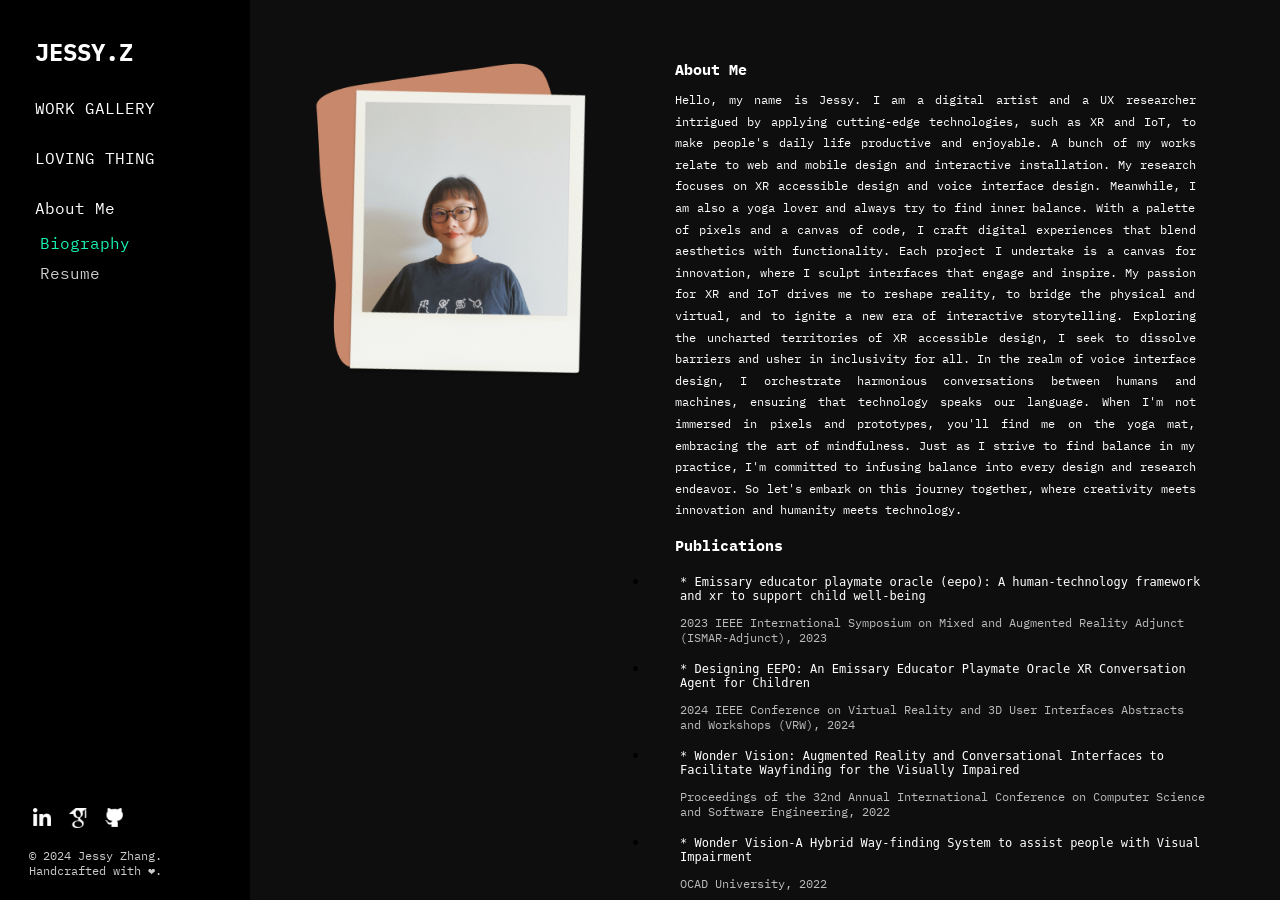
==== commit aeee457c: "update popup UI details" ====
--- a/bio.html
+++ b/bio.html
@@ -53,7 +53,7 @@
                             </a>
                         </li>
                         <li>
-                            <a href="https://www.instagram.com/jessyzhang_art/" target="_blank" rel="noopener noreferrer">
+                            <a href="https://github.com/xinzhang-jessy" target="_blank" rel="noopener noreferrer">
                                 <img src="github.png" alt="GitHub" class="social-icon">
                             </a>
                         </li>
--- a/style.css
+++ b/style.css
@@ -87,6 +87,7 @@
     text-align: left;
     font-size: 12px;
     color: #ccc;
+    margin-left: 14px;
 }
 
 .content-image, img {
@@ -230,6 +231,15 @@
     z-index: 1000;
 }
 
+#popup-overlay.hidden {
+    display: none;
+}
+
+#popup-overlay {
+    display: block;
+    /* other styles */
+}
+
 #popup-content {
     background-color: white;
     padding: 20px;
@@ -280,18 +290,21 @@
 
 .popup-main-image {
     flex: 0 0 50%;
-    margin-right: 20px;
-    margin: 20px;
+    margin: 20px 20px 20px 0; /* Adjusted margin */    
+    overflow: hidden;
+    position: relative; /* Add this line */
+    left: -60px; /* Add this line to move the container left */
 }
 
 .popup-main-image img {
-    width: 100%;
+    width: 140%;
     height: auto;
     display: block;
 }
 
 .popup-info {
     flex: 1;
+    padding-left: 0;
 }
 
 #popup-text {
@@ -300,12 +313,13 @@
 
 #popup-text section {
     margin-bottom: 10px;
-    font-size: 12px;
+    font-size: 14px;
+    font-weight: 400;
 }
 
 #popup-text h3 {
-    font-size: 12px;
-    margin-bottom: 5px;
+    font-size: 14px;
+    margin-bottom: 10px;
     font-weight: 600;
 }
 
@@ -352,24 +366,7 @@
     color: inherit;
 }
 
-.popup-header {
-    display: flex;
-    margin-bottom: 20px;
-}
-
-.popup-main-image {
-    flex: 0 0 50%;
-    margin-right: 20px;
-}
-
-.popup-main-image img {
-    width: 100%;
-    height: auto;
-}
-
-.popup-info {
-    flex: 1;
-}
+
 
 .bio-text {
     font-family: 'IBM Plex Mono', monospace;
@@ -389,7 +386,7 @@
     margin-top: 10px;
     display: flex;
     gap: 18px; /* Adjust the space between icons as needed */
-    margin-left: 4px;
+    margin-left: 20px;
     margin-bottom: 20px;
 }
 
@@ -532,7 +529,7 @@
 .popup-header {
     display: flex;
     flex-direction: row;
-    margin-bottom: 20px;
+    margin-bottom: 10px;
     padding-left: 40px;;
     padding-right: 40px;;
 }
@@ -540,7 +537,7 @@
 .popup-header.photography{
     display: flex;
     flex-direction: column;
-    margin-bottom: 20px;
+    margin-bottom: 10px;
 }
 
 .popup-header.photography img{
@@ -563,6 +560,20 @@
     flex: 1;
 }
 
+.popup-main-image {
+    flex: 0 0 50%;
+    margin-right: -20px;
+}
+
+.popup-main-image img {
+    width: 100%;
+    height: auto;
+}
+
+.popup-info {
+    flex: 1;
+}
+
 #popup-text {
     margin-bottom: 30px;
 }
@@ -623,22 +634,10 @@
 
 .popup-header {
     display: flex;
-    margin-bottom: 20px;
-}
-
-.popup-main-image {
-    flex: 0 0 50%;
-    margin-right: 20px;
-}
-
-.popup-main-image img {
-    width: 100%;
-    height: auto;
-}
-
-.popup-info {
-    flex: 1;
-}
+    margin-bottom: -10px;
+}
+
+
 
 .bio-text {
     font-family: 'IBM Plex Mono', monospace;
@@ -787,6 +786,74 @@
     content: ", ";
 }
 
+#popup-content #close-popup-top {
+    position: absolute;
+    top: 10px;
+    right: 10px;
+    width: 30px;
+    height: 30px;
+    background-color: transparent;
+    border: none;
+    cursor: pointer;
+    transition: all 0.3s;
+    padding: 0;
+    overflow: visible;
+}
+
+#popup-content #close-popup-top .inner {
+    display: block;
+    position: relative;
+    height: 100%;
+    display: flex;
+    align-items: center;
+    justify-content: center;
+}
+
+#popup-content #close-popup-top .inner::before,
+#popup-content #close-popup-top .inner::after {
+    content: "";
+    position: absolute;
+    height: 2px;
+    width: 30px;
+    background-color: #000000;
+    left: 50%;
+    transition: all 0.2s ease-out;
+}
+
+#popup-content #close-popup-top .inner::before {
+    top: 50%;
+    transform: translate(-50%, -50%) rotate(-45deg);
+}
+
+#popup-content #close-popup-top .inner::after {
+    top: 50%;
+    transform: translate(-50%, -50%) rotate(45deg);
+}
+
+#popup-content #close-popup-top .label {
+    position: absolute;
+    color: #000000;
+    opacity: 0;
+    transition: all 0.2s ease-out;
+    font-size: 12px;
+    white-space: nowrap;
+}
+
+#popup-content #close-popup-top:hover .inner::before,
+#popup-content #close-popup-top:focus .inner::before {
+    transform: translate(-50%, -8px) rotate(0);
+}
+
+#popup-content #close-popup-top:hover .inner::after,
+#popup-content #close-popup-top:focus .inner::after {
+    transform: translate(-50%, 8px) rotate(0);
+}
+
+#popup-content #close-popup-top:hover .label,
+#popup-content #close-popup-top:focus .label {
+    opacity: 1;
+}
+
 #popup-content h3 {
     font-size: 14px;
     margin-bottom: -2px; /* Adjust this value as needed */
@@ -795,6 +862,12 @@
 #popup-role {
     font-size: 12px;
     margin-top: -2px;
+}
+
+
+#popup-content {
+    position: relative; /* Ensure absolute positioning of child elements works */
+    /* ... other existing styles ... */
 }
 
 .landing-image {
@@ -880,4 +953,8 @@
     .bio-section {
         width: 100%;
     }
-}+}
+
+
+
+
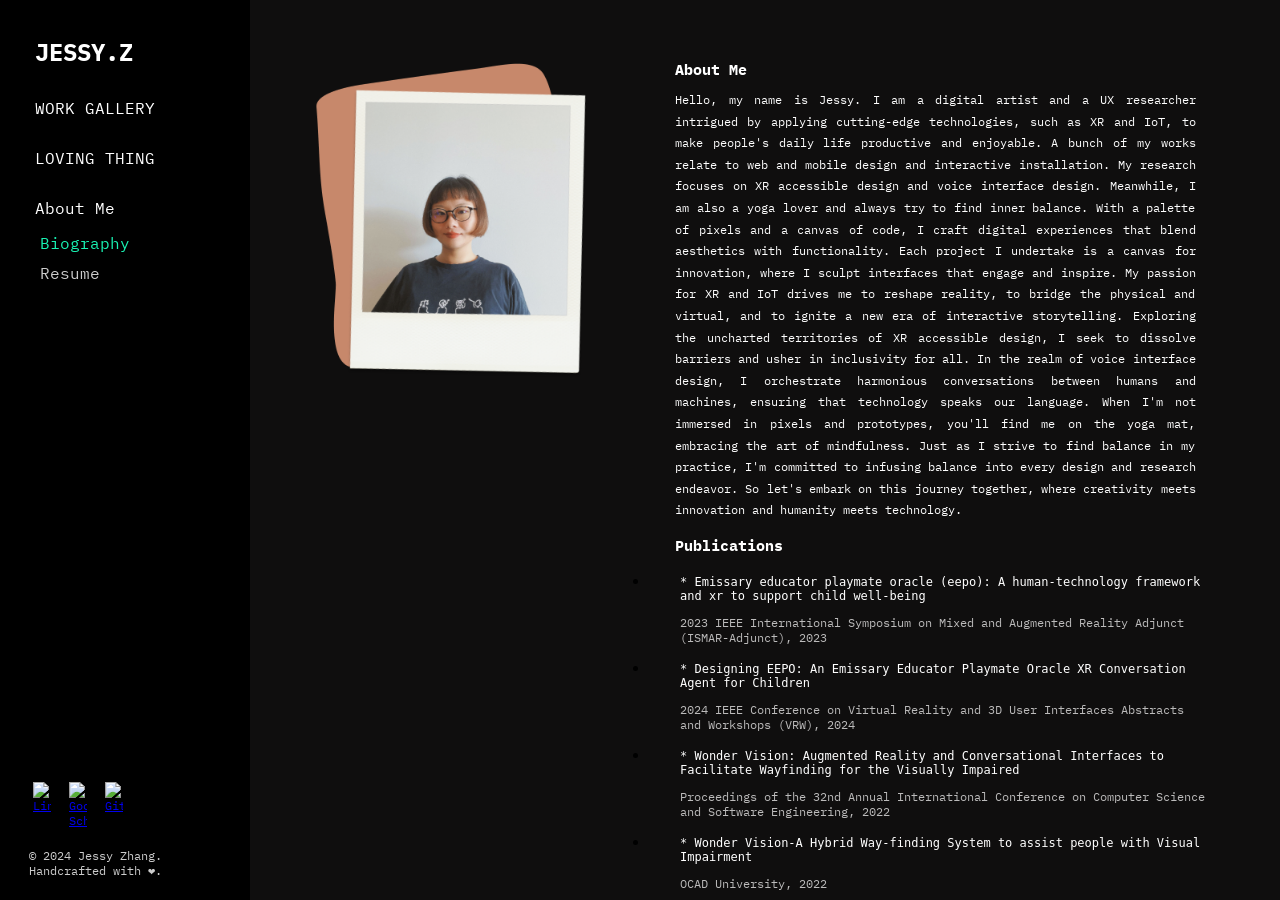
==== commit 039ce6ca: "detail page" ====
--- a/bio.html
+++ b/bio.html
@@ -34,7 +34,7 @@
                         <a href="#" aria-haspopup="true">About Me</a>
                         <ul class="submenu">
                             <li><a class="active" href="/bio">Biography</a></li>
-                            <li><a href="#">Resume</a></li>
+                            <li><a href="resume_jessy_2024.pdf">Resume</a></li>
                         </ul>
                     </li>
                 </ul>
@@ -64,7 +64,7 @@
         <div class="main-content">
             <div class="greeting-bio">
                 <div class="greeting-image">
-                    <img src="portrait.png" alt="bio greeting">
+                    <img src="icons/portrait.png" alt="bio greeting">
                 </div>
                 <div class="bio-section">
                     <h2 class="bio-title">About Me</h2>
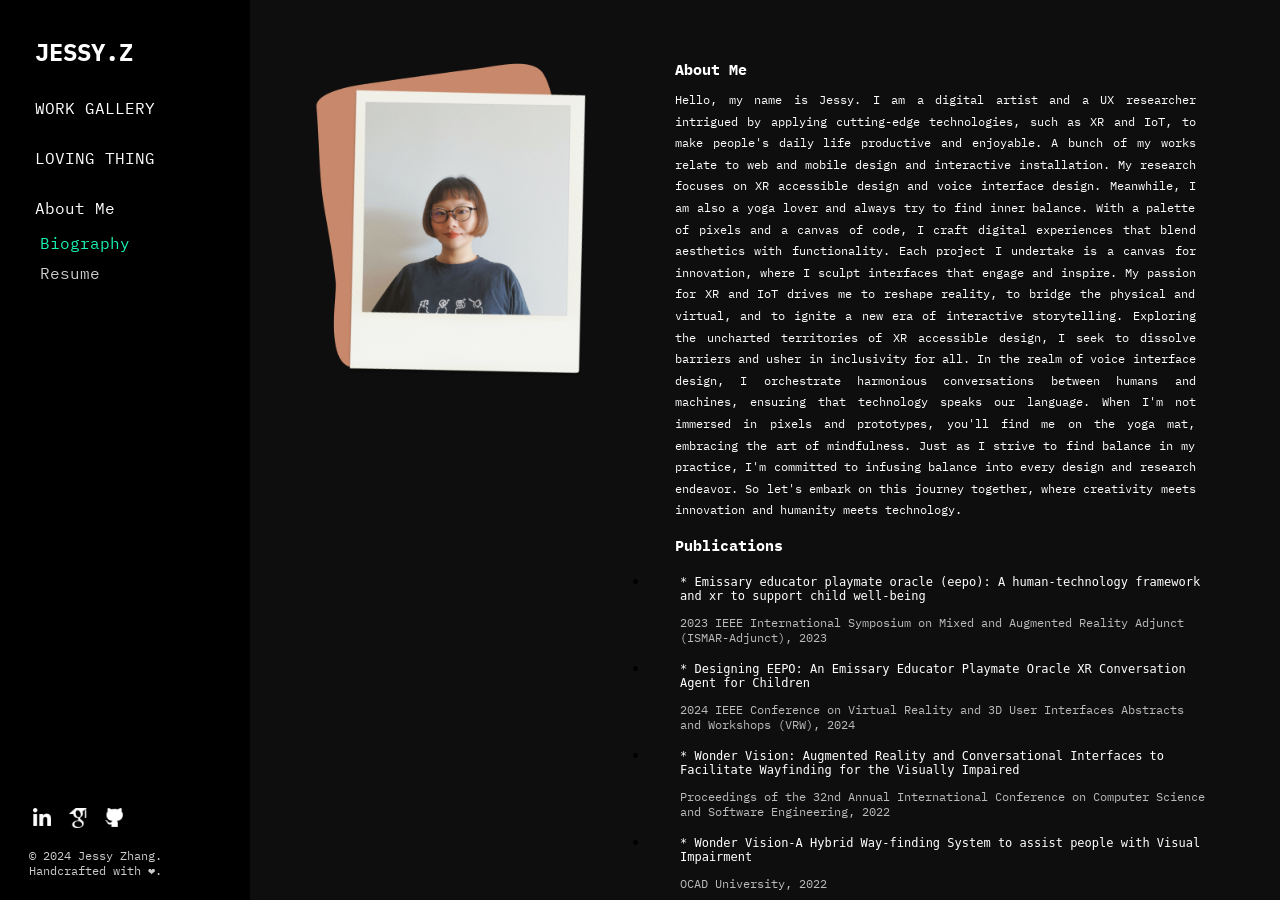
==== commit c7947a09: "final check update text and images" ====
--- a/bio.html
+++ b/bio.html
@@ -44,17 +44,17 @@
                 <ul class="social-icons">
                     <li>
                         <a href="https://www.linkedin.com/in/jessy-zhang-3948897b/" target="_blank" rel="noopener noreferrer">
-                                <img src="linkedin.png" alt="LinkedIn" class="social-icon">
+                                <img src="icons/linkedin.png" alt="LinkedIn" class="social-icon">
                             </a>
                         </li>
                         <li>
                             <a href="https://scholar.google.com/citations?user=J-7ZqgkAAAAJ&hl=en" target="_blank" rel="noopener noreferrer">
-                                <img src="googlescholar.png" alt="Google Scholar" class="social-icon">
+                                <img src="icons/googlescholar.png" alt="Google Scholar" class="social-icon">
                             </a>
                         </li>
                         <li>
                             <a href="https://github.com/xinzhang-jessy" target="_blank" rel="noopener noreferrer">
-                                <img src="github.png" alt="GitHub" class="social-icon">
+                                <img src="icons/github.png" alt="GitHub" class="social-icon">
                             </a>
                         </li>
                     </ul>
